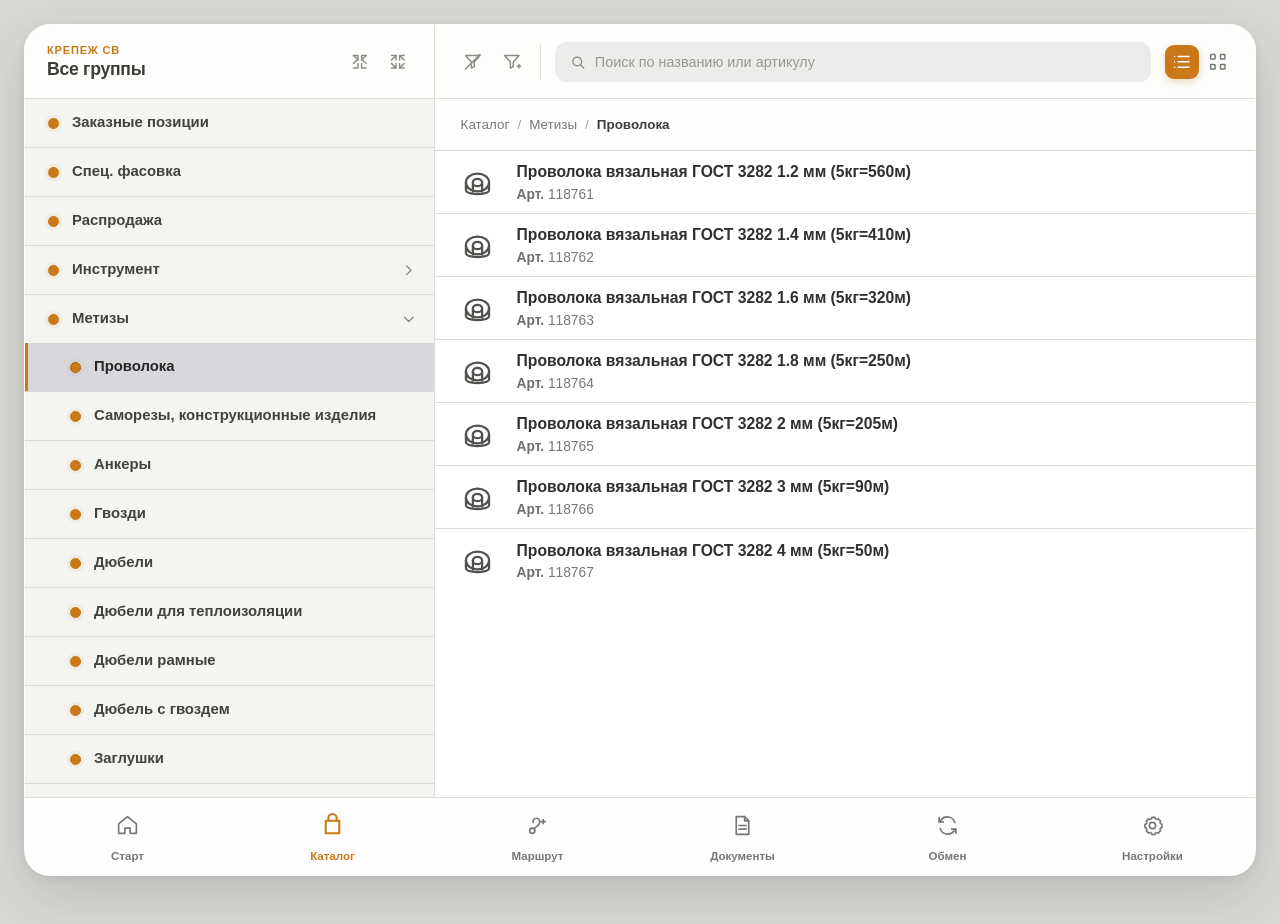
==== index.html @ df532cee "Publish catalog site" ====
<!doctype html>
<html lang="ru">
  <head>
    <meta charset="UTF-8" />
    <meta name="viewport" content="width=device-width, initial-scale=1.0" />
    <meta
      name="description"
      content="Личный справочник ассортимента компании Крепеж СВ."
    />
    <title>Крепеж СВ — справочник ассортимента</title>
    <link rel="stylesheet" href="styles.css" />
  </head>
  <body>
    <main class="catalog-app" id="catalog">
      <header class="app-header">
        <section class="groups-header" aria-label="Навигация по группам">
          <button
            class="icon-button mobile-menu-button"
            id="sidebarToggle"
            type="button"
            aria-label="Открыть группы каталога"
            aria-controls="groupsPanel"
            aria-expanded="false"
          >
            <svg class="icon" aria-hidden="true"><use href="#icon-menu"></use></svg>
          </button>

          <div class="header-title">
            <p>Крепеж СВ</p>
            <h1>Все группы</h1>
          </div>

          <div class="group-actions" aria-label="Действия с деревом групп">
            <button
              class="icon-button"
              id="expandAll"
              type="button"
              aria-label="Развернуть все папки"
              title="Развернуть все папки"
            >
              <svg class="icon" aria-hidden="true"><use href="#icon-expand"></use></svg>
            </button>
            <button
              class="icon-button"
              id="collapseAll"
              type="button"
              aria-label="Свернуть все папки"
              title="Свернуть все папки"
            >
              <svg class="icon" aria-hidden="true"><use href="#icon-collapse"></use></svg>
            </button>
          </div>
        </section>

        <section class="catalog-controls" aria-label="Поиск и представление каталога">
          <div class="filter-actions">
            <button class="icon-button" type="button" aria-label="Очистить фильтры" title="Очистить фильтры">
              <svg class="icon" aria-hidden="true"><use href="#icon-filter-off"></use></svg>
            </button>
            <button class="icon-button" type="button" aria-label="Настроить фильтры" title="Настроить фильтры">
              <svg class="icon" aria-hidden="true"><use href="#icon-filter"></use></svg>
            </button>
          </div>

          <label class="search-field" for="catalogSearch">
            <svg class="icon" aria-hidden="true"><use href="#icon-search"></use></svg>
            <span class="visually-hidden">Поиск по группам</span>
            <input
              id="catalogSearch"
              type="search"
              autocomplete="off"
              placeholder="Поиск по названию или артикулу"
            />
            <button class="clear-search" id="clearSearch" type="button" aria-label="Очистить поиск" hidden>
              <svg class="icon" aria-hidden="true"><use href="#icon-close"></use></svg>
            </button>
          </label>

          <div class="view-actions" aria-label="Вид каталога">
            <button class="view-button is-active" type="button" aria-pressed="true" title="Список">
              <svg class="icon" aria-hidden="true"><use href="#icon-list"></use></svg>
            </button>
            <button class="view-button" type="button" aria-pressed="false" title="Плитка">
              <svg class="icon" aria-hidden="true"><use href="#icon-grid"></use></svg>
            </button>
          </div>
        </section>
      </header>

      <div class="catalog-body">
        <aside class="groups-panel" id="groupsPanel" aria-label="Группы каталога">
          <div class="mobile-panel-header">
            <div>
              <p>Крепеж СВ</p>
              <strong>Все группы</strong>
            </div>
            <button class="icon-button" id="sidebarClose" type="button" aria-label="Закрыть группы каталога">
              <svg class="icon" aria-hidden="true"><use href="#icon-close"></use></svg>
            </button>
          </div>

          <nav class="catalog-tree-nav" aria-label="Структура каталога">
            <p class="tree-empty" id="treeEmpty" hidden>Группы по такому запросу не найдены.</p>
            <ul class="catalog-tree" id="catalogTree"></ul>
          </nav>
        </aside>

        <button class="sidebar-scrim" id="sidebarScrim" type="button" aria-label="Закрыть меню групп"></button>

        <section class="catalog-content" aria-labelledby="categoryTitle">
          <header class="category-header">
            <div class="breadcrumbs" id="breadcrumbs" aria-label="Путь к текущей папке"></div>
          </header>

          <div class="empty-stage" id="catalogStage">
            <section class="empty-card" id="emptyCard" aria-live="polite">
              <div class="empty-icon" aria-hidden="true">
                <svg class="icon"><use href="#icon-folder-open"></use></svg>
              </div>
              <p class="empty-card-label">Выбрана папка</p>
              <h2 id="categoryTitle">Метизы</h2>
              <p id="categoryDescription">
                Здесь пока нет позиций. Позже в этой папке появятся фотографии, названия, артикулы и характеристики товаров.
              </p>
            </section>

            <section class="products-panel" id="productsPanel" aria-live="polite" hidden>
              <div class="products-list" id="productsList"></div>
              <p class="products-empty" id="productsEmpty" hidden>По этому запросу позиций не найдено.</p>
            </section>
          </div>
        </section>
      </div>

      <nav class="bottom-nav" aria-label="Основные разделы">
        <a class="bottom-nav-link" href="#catalog">
          <svg class="icon" aria-hidden="true"><use href="#icon-home"></use></svg>
          <span>Старт</span>
        </a>
        <a class="bottom-nav-link is-active" href="#catalog" aria-current="page">
          <svg class="icon" aria-hidden="true"><use href="#icon-catalog"></use></svg>
          <span>Каталог</span>
        </a>
        <a class="bottom-nav-link" href="#catalog">
          <svg class="icon" aria-hidden="true"><use href="#icon-route"></use></svg>
          <span>Маршрут</span>
        </a>
        <a class="bottom-nav-link" href="#catalog">
          <svg class="icon" aria-hidden="true"><use href="#icon-document"></use></svg>
          <span>Документы</span>
        </a>
        <a class="bottom-nav-link" href="#catalog">
          <svg class="icon" aria-hidden="true"><use href="#icon-sync"></use></svg>
          <span>Обмен</span>
        </a>
        <a class="bottom-nav-link" href="#catalog">
          <svg class="icon" aria-hidden="true"><use href="#icon-settings"></use></svg>
          <span>Настройки</span>
        </a>
      </nav>
    </main>

    <svg class="svg-sprite" aria-hidden="true" focusable="false">
      <symbol id="icon-menu" viewBox="0 0 24 24">
        <path d="M4 7h16M4 12h16M4 17h16" />
      </symbol>
      <symbol id="icon-expand" viewBox="0 0 24 24">
        <path d="M5 5h5v5M19 5h-5v5M5 19h5v-5M19 19h-5v-5" />
        <path d="m10 10-5-5m9 5 5-5m-9 4-5 5m9-5 5 5" />
      </symbol>
      <symbol id="icon-collapse" viewBox="0 0 24 24">
        <path d="M5 5h5v5M19 5h-5v5M5 19h5v-5M19 19h-5v-5" />
        <path d="m5 10 5-5m9 5-5-5M5 14l5 5m9-5-5 5" />
      </symbol>
      <symbol id="icon-filter-off" viewBox="0 0 24 24">
        <path d="M4 5h16l-6.4 7.2v5.2l-3.2 1.6v-6.8z" />
        <path d="m4 20 16-16" />
      </symbol>
      <symbol id="icon-filter" viewBox="0 0 24 24">
        <path d="M4 5h16l-6.4 7.2v5.2l-3.2 1.6v-6.8z" />
        <path d="M18 17h4M20 15v4" />
      </symbol>
      <symbol id="icon-search" viewBox="0 0 24 24">
        <circle cx="10.8" cy="10.8" r="5.8" />
        <path d="m15.2 15.2 4.3 4.3" />
      </symbol>
      <symbol id="icon-close" viewBox="0 0 24 24">
        <path d="m6 6 12 12M18 6 6 18" />
      </symbol>
      <symbol id="icon-list" viewBox="0 0 24 24">
        <path d="M8 6h12M8 12h12M8 18h12" />
        <circle cx="4" cy="6" r=".8" fill="currentColor" stroke="none" />
        <circle cx="4" cy="12" r=".8" fill="currentColor" stroke="none" />
        <circle cx="4" cy="18" r=".8" fill="currentColor" stroke="none" />
      </symbol>
      <symbol id="icon-grid" viewBox="0 0 24 24">
        <rect x="4" y="4" width="5" height="5" rx=".6" />
        <rect x="15" y="4" width="5" height="5" rx=".6" />
        <rect x="4" y="15" width="5" height="5" rx=".6" />
        <rect x="15" y="15" width="5" height="5" rx=".6" />
      </symbol>
      <symbol id="icon-chevron" viewBox="0 0 24 24">
        <path d="m9 6 6 6-6 6" />
      </symbol>
      <symbol id="icon-folder-open" viewBox="0 0 24 24">
        <path d="M3.5 7.5h6l1.8 2.2h8.2a1 1 0 0 1 1 1.2l-1.4 7.1a1.4 1.4 0 0 1-1.4 1.1H5.3a1.4 1.4 0 0 1-1.4-1.7l1.1-7.8a2.5 2.5 0 0 1 2.5-2.1Z" />
        <path d="M4.5 11.2h16" />
      </symbol>
      <symbol id="icon-wire" viewBox="0 0 24 24">
        <ellipse cx="12" cy="12" rx="7.5" ry="5.8" />
        <ellipse cx="12" cy="12" rx="3" ry="2.4" />
        <path d="M4.5 12v5.1c0 3.2 15 3.2 15 0V12M9 12v5.8M15 12v5.8" />
      </symbol>
      <symbol id="icon-home" viewBox="0 0 24 24">
        <path d="m3.5 10.5 8.5-7 8.5 7v9h-6v-5h-5v5h-6z" />
      </symbol>
      <symbol id="icon-catalog" viewBox="0 0 24 24">
        <path d="M5.5 7.5h13v12h-13z" />
        <path d="M8 7.5V5a4 4 0 0 1 8 0v2.5" />
      </symbol>
      <symbol id="icon-route" viewBox="0 0 24 24">
        <circle cx="7" cy="17" r="2.5" />
        <path d="M8.5 15c3.3-2.1 5.8-4.1 5.8-6.6A3.3 3.3 0 0 0 11 5a3.3 3.3 0 0 0-3.2 4.1" />
        <path d="M15.5 8.2h4m-2-2v4" />
      </symbol>
      <symbol id="icon-document" viewBox="0 0 24 24">
        <path d="M6 3.5h8l4 4v13H6z" />
        <path d="M14 3.5v4h4M8.5 12h7M8.5 15.5h7" />
      </symbol>
      <symbol id="icon-sync" viewBox="0 0 24 24">
        <path d="M19 9a7.5 7.5 0 0 0-13-2.5L4 8.5" />
        <path d="M4 4.5v4h4" />
        <path d="M5 15a7.5 7.5 0 0 0 13 2.5l2-2" />
        <path d="M20 19.5v-4h-4" />
      </symbol>
      <symbol id="icon-settings" viewBox="0 0 24 24">
        <circle cx="12" cy="12" r="3" />
        <path d="M19.4 15a1.7 1.7 0 0 0 .3 1.9l.1.1-2.3 2.3-.1-.1a1.7 1.7 0 0 0-1.9-.3 1.7 1.7 0 0 0-1 1.5v.2h-3.2v-.2a1.7 1.7 0 0 0-1-1.5 1.7 1.7 0 0 0-1.9.3l-.1.1L6 17l.1-.1a1.7 1.7 0 0 0 .3-1.9 1.7 1.7 0 0 0-1.5-1h-.2v-3.2h.2a1.7 1.7 0 0 0 1.5-1 1.7 1.7 0 0 0-.3-1.9L6 7.8 8.3 5.5l.1.1a1.7 1.7 0 0 0 1.9.3 1.7 1.7 0 0 0 1-1.5v-.2h3.2v.2a1.7 1.7 0 0 0 1 1.5 1.7 1.7 0 0 0 1.9-.3l.1-.1 2.3 2.3-.1.1a1.7 1.7 0 0 0-.3 1.9 1.7 1.7 0 0 0 1.5 1h.2V14h-.2a1.7 1.7 0 0 0-1.5 1Z" />
      </symbol>
    </svg>

    <script src="app.js"></script>
  </body>
</html>
---- styles.css ----
:root {
  --canvas: #d9d9d5;
  --surface: #f8f8f5;
  --surface-strong: #ffffff;
  --surface-muted: #f0f0ed;
  --line: #deded9;
  --line-strong: #c9c9c5;
  --text: #30322f;
  --muted: #747570;
  --accent: #c97918;
  --accent-deep: #a9610e;
  --accent-soft: #faeddc;
  --selected: #d7d7dc;
  --shadow: 0 20px 60px rgba(40, 42, 38, 0.16), 0 2px 8px rgba(40, 42, 38, 0.08);
  --sidebar-size: clamp(272px, 32vw, 430px);
}

* {
  box-sizing: border-box;
}

html {
  min-width: 320px;
  min-height: 100%;
  background: var(--canvas);
}

body {
  min-width: 320px;
  min-height: 100vh;
  margin: 0;
  color: var(--text);
  background: var(--canvas);
  font-family: "Segoe UI", "Helvetica Neue", Arial, sans-serif;
  -webkit-font-smoothing: antialiased;
  text-rendering: optimizeLegibility;
}

button,
input {
  font: inherit;
}

button,
a {
  -webkit-tap-highlight-color: transparent;
}

button {
  border: 0;
}

button:not(:disabled),
a {
  cursor: pointer;
}

button:focus-visible,
a:focus-visible,
input:focus-visible {
  outline: 3px solid rgba(201, 121, 24, 0.42);
  outline-offset: 2px;
}

[hidden] {
  display: none !important;
}

.visually-hidden {
  position: absolute;
  width: 1px;
  height: 1px;
  padding: 0;
  margin: -1px;
  overflow: hidden;
  clip: rect(0, 0, 0, 0);
  white-space: nowrap;
  border: 0;
}

.svg-sprite {
  position: absolute;
  width: 0;
  height: 0;
  overflow: hidden;
}

.icon {
  display: block;
  width: 1.35rem;
  height: 1.35rem;
  fill: none;
  stroke: currentColor;
  stroke-linecap: round;
  stroke-linejoin: round;
  stroke-width: 1.65;
}

.catalog-app {
  display: grid;
  grid-template-rows: 74px minmax(0, 1fr) 78px;
  width: min(1540px, calc(100% - 48px));
  height: min(920px, calc(100dvh - 48px));
  min-height: 0;
  margin: 24px auto;
  overflow: hidden;
  background: var(--surface);
  border: 1px solid rgba(255, 255, 255, 0.88);
  border-radius: 26px;
  box-shadow: var(--shadow);
}

.app-header {
  display: grid;
  grid-template-columns: var(--sidebar-size) minmax(0, 1fr);
  min-width: 0;
  background: rgba(255, 255, 255, 0.72);
  border-bottom: 1px solid var(--line);
}

.groups-header,
.catalog-controls {
  display: flex;
  align-items: center;
  min-width: 0;
  height: 74px;
}

.groups-header {
  gap: 13px;
  padding: 0 18px 0 22px;
  border-right: 1px solid var(--line);
}

.header-title {
  min-width: 0;
  line-height: 1.05;
}

.header-title p,
.mobile-panel-header p {
  margin: 0 0 3px;
  color: var(--accent);
  font-size: 0.69rem;
  font-weight: 700;
  letter-spacing: 0.075em;
  text-transform: uppercase;
}

.header-title h1 {
  margin: 0;
  color: #3b3d39;
  font-size: 1.1rem;
  font-weight: 700;
  letter-spacing: -0.015em;
}

.group-actions,
.filter-actions,
.view-actions {
  display: flex;
  align-items: center;
}

.group-actions {
  gap: 2px;
  margin-left: auto;
}

.catalog-controls {
  gap: 14px;
  padding: 0 20px;
}

.filter-actions {
  gap: 3px;
  padding-right: 10px;
  border-right: 1px solid var(--line);
}

.icon-button,
.view-button,
.clear-search {
  display: inline-grid;
  flex: 0 0 auto;
  place-items: center;
  width: 36px;
  height: 36px;
  padding: 0;
  color: #8b8d88;
  background: transparent;
  border-radius: 10px;
  transition: color 160ms ease, background-color 160ms ease, transform 160ms ease;
}

.icon-button:hover,
.view-button:hover,
.clear-search:hover {
  color: var(--accent-deep);
  background: var(--accent-soft);
}

.icon-button:active,
.view-button:active,
.clear-search:active {
  transform: translateY(1px);
}

.mobile-menu-button {
  display: none;
}

.search-field {
  display: flex;
  flex: 1 1 330px;
  align-items: center;
  min-width: 170px;
  height: 40px;
  padding: 0 5px 0 13px;
  color: #858782;
  background: #ececea;
  border: 1px solid transparent;
  border-radius: 12px;
  transition: border-color 160ms ease, background-color 160ms ease, box-shadow 160ms ease;
}

.search-field:focus-within {
  background: var(--surface-strong);
  border-color: rgba(201, 121, 24, 0.55);
  box-shadow: 0 0 0 3px rgba(201, 121, 24, 0.12);
}

.search-field .icon {
  width: 1.18rem;
  height: 1.18rem;
}

.search-field input {
  width: 100%;
  min-width: 0;
  height: 100%;
  padding: 0 8px;
  color: var(--text);
  background: transparent;
  border: 0;
  outline: 0;
  font-size: 0.9rem;
}

.search-field input::placeholder {
  color: #989995;
  opacity: 1;
}

.search-field input::-webkit-search-cancel-button {
  display: none;
}

.clear-search {
  width: 29px;
  height: 29px;
  border-radius: 8px;
}

.clear-search .icon {
  width: 1rem;
  height: 1rem;
}

.view-actions {
  gap: 2px;
}

.view-button {
  width: 34px;
  height: 34px;
  color: #777975;
  border-radius: 9px;
}

.view-button.is-active {
  color: #fff;
  background: var(--accent);
  box-shadow: 0 3px 7px rgba(169, 97, 14, 0.24);
}

.view-button.is-active:hover {
  color: #fff;
  background: var(--accent-deep);
}

.catalog-body {
  display: grid;
  grid-template-columns: var(--sidebar-size) minmax(0, 1fr);
  min-height: 0;
}

.groups-panel {
  min-width: 0;
  overflow: auto;
  overscroll-behavior: contain;
  background: #f4f4f1;
  border-right: 1px solid var(--line);
  scrollbar-color: #c5c5c0 transparent;
  scrollbar-width: thin;
}

.groups-panel::-webkit-scrollbar {
  width: 9px;
}

.groups-panel::-webkit-scrollbar-thumb {
  background: #c5c5c0;
  border: 3px solid #f4f4f1;
  border-radius: 8px;
}

.mobile-panel-header {
  display: none;
}

.catalog-tree-nav {
  min-height: 100%;
}

.catalog-tree,
.tree-children {
  padding: 0;
  margin: 0;
  list-style: none;
}

.tree-node {
  border-bottom: 1px solid rgba(211, 211, 207, 0.75);
}

.tree-node.is-expanded > .tree-children {
  display: block;
}

.tree-node:not(.is-expanded) > .tree-children {
  display: none;
}

.tree-row {
  position: relative;
  display: flex;
  min-width: 0;
  min-height: 48px;
}

.tree-select {
  display: flex;
  flex: 1 1 auto;
  align-items: center;
  min-width: 0;
  padding: 9px 42px 9px var(--indent, 21px);
  color: #41433f;
  text-align: left;
  background: transparent;
  transition: background-color 130ms ease, color 130ms ease;
}

.tree-select:hover {
  background: rgba(218, 218, 216, 0.7);
}

.tree-select[aria-current="page"] {
  color: #252724;
  background: var(--selected);
  box-shadow: inset 3px 0 0 var(--accent);
}

.tree-label {
  overflow: hidden;
  font-size: 0.93rem;
  font-weight: 600;
  line-height: 1.18;
  text-overflow: ellipsis;
  white-space: nowrap;
}

.tree-node.depth-0 .tree-label {
  font-weight: 700;
}

.node-dot {
  flex: 0 0 auto;
  width: 14px;
  height: 14px;
  margin-right: 12px;
  border: 1.5px solid #b8bab5;
  border-radius: 50%;
}

.tree-node.depth-0 .node-dot {
  width: 11px;
  height: 11px;
  margin-left: 2px;
  margin-right: 13px;
  background: var(--accent);
  border-color: var(--accent);
  box-shadow: 0 0 0 3px rgba(201, 121, 24, 0.08);
}

.tree-select[aria-current="page"] .node-dot {
  border-color: var(--accent-deep);
}

.tree-toggle {
  position: absolute;
  top: 50%;
  right: 7px;
  display: grid;
  width: 35px;
  height: 35px;
  padding: 0;
  color: #80827d;
  place-items: center;
  background: transparent;
  border-radius: 9px;
  transform: translateY(-50%);
  transition: color 140ms ease, background-color 140ms ease;
}

.tree-toggle:hover {
  color: var(--accent-deep);
  background: var(--accent-soft);
}

.tree-toggle .icon {
  width: 1.1rem;
  height: 1.1rem;
  transition: transform 160ms ease;
}

.tree-node.is-expanded > .tree-row .tree-toggle .icon {
  transform: rotate(90deg);
}

.tree-empty {
  padding: 24px 22px;
  margin: 0;
  color: var(--muted);
  font-size: 0.9rem;
  line-height: 1.45;
}

.sidebar-scrim {
  display: none;
}

.catalog-content {
  display: grid;
  grid-template-rows: 52px minmax(0, 1fr);
  min-width: 0;
  min-height: 0;
  background: #fbfbf9;
}

.category-header {
  display: flex;
  align-items: center;
  justify-content: space-between;
  gap: 16px;
  min-width: 0;
  padding: 0 26px;
  background: rgba(255, 255, 255, 0.84);
  border-bottom: 1px solid var(--line);
}

.breadcrumbs {
  display: flex;
  align-items: center;
  min-width: 0;
  overflow: hidden;
  color: #777974;
  font-size: 0.84rem;
  white-space: nowrap;
}

.breadcrumb-item {
  overflow: hidden;
  text-overflow: ellipsis;
}

.breadcrumb-item:last-child {
  color: #3c3e3a;
  font-weight: 700;
}

.breadcrumb-separator {
  flex: 0 0 auto;
  margin: 0 8px;
  color: #a2a39f;
}

.empty-folder-status {
  flex: 0 0 auto;
  padding: 5px 9px;
  color: #9a6320;
  background: #fbf0e2;
  border-radius: 99px;
  font-size: 0.72rem;
  font-weight: 700;
  white-space: nowrap;
}

.empty-stage {
  display: grid;
  min-height: 0;
  padding: clamp(30px, 6vw, 82px) 24px;
  overflow: auto;
  place-items: center;
  background-color: #fafaf8;
  background-image: linear-gradient(rgba(221, 221, 217, 0.32) 1px, transparent 1px), linear-gradient(90deg, rgba(221, 221, 217, 0.32) 1px, transparent 1px);
  background-size: 28px 28px;
}

.empty-stage.has-products {
  display: block;
  padding: 0;
  overflow: auto;
  background: #fff;
}

.empty-card {
  width: min(100%, 475px);
  padding: clamp(28px, 5vw, 48px);
  text-align: center;
  background: rgba(255, 255, 255, 0.92);
  border: 1px solid #e3e3df;
  border-radius: 20px;
  box-shadow: 0 12px 30px rgba(57, 59, 55, 0.07);
}

.empty-icon {
  display: grid;
  width: 62px;
  height: 62px;
  margin: 0 auto 20px;
  color: var(--accent);
  place-items: center;
  background: var(--accent-soft);
  border-radius: 18px;
}

.empty-icon .icon {
  width: 32px;
  height: 32px;
  stroke-width: 1.35;
}

.empty-card-label {
  margin: 0 0 7px;
  color: var(--accent-deep);
  font-size: 0.71rem;
  font-weight: 800;
  letter-spacing: 0.1em;
  text-transform: uppercase;
}

.empty-card h2 {
  margin: 0;
  color: #2e302d;
  font-size: clamp(1.35rem, 3vw, 1.85rem);
  font-weight: 750;
  letter-spacing: -0.025em;
}

.empty-card p:last-child {
  max-width: 360px;
  margin: 13px auto 0;
  color: #73756f;
  font-size: 0.94rem;
  line-height: 1.55;
}

.products-panel {
  min-height: 100%;
  width: 100%;
}

.products-list {
  min-height: 100%;
  background: #fff;
}

.product-row {
  display: grid;
  grid-template-columns: 49px minmax(0, 1fr);
  gap: 11px;
  align-items: center;
  min-height: 63px;
  padding: 9px 22px;
  border-bottom: 1px solid #deded9;
}

.product-row:last-child {
  border-bottom: 0;
}

.product-marker {
  display: grid;
  width: 42px;
  height: 42px;
  color: #51534f;
  place-items: center;
}

.product-marker .icon {
  width: 37px;
  height: 37px;
  stroke-width: 1.45;
}

.product-details {
  min-width: 0;
}

.product-name {
  margin: 0;
  color: #2f312e;
  font-size: 0.98rem;
  font-weight: 700;
  line-height: 1.25;
  overflow-wrap: anywhere;
}

.product-article {
  margin: 5px 0 0;
  color: #777974;
  font-size: 0.86rem;
}

.product-article strong {
  color: #6d6f6a;
  font-weight: 650;
}

.products-empty {
  min-height: 100%;
  padding: 32px 22px;
  margin: 0;
  color: #757771;
  text-align: center;
  background: #fff;
}

.bottom-nav {
  display: grid;
  grid-template-columns: repeat(6, minmax(0, 1fr));
  min-width: 0;
  background: rgba(255, 255, 255, 0.92);
  border-top: 1px solid var(--line);
}

.bottom-nav-link {
  display: grid;
  gap: 5px;
  min-width: 0;
  padding: 11px 8px 9px;
  color: #767873;
  text-align: center;
  text-decoration: none;
  place-items: center;
  transition: color 150ms ease, background-color 150ms ease;
}

.bottom-nav-link:hover {
  color: var(--accent-deep);
  background: #faf7f1;
}

.bottom-nav-link .icon {
  width: 25px;
  height: 25px;
  stroke-width: 1.6;
}

.bottom-nav-link span {
  overflow: hidden;
  max-width: 100%;
  font-size: 0.72rem;
  font-weight: 650;
  text-overflow: ellipsis;
  white-space: nowrap;
}

.bottom-nav-link.is-active {
  color: var(--accent);
}

.bottom-nav-link.is-active .icon {
  stroke-width: 2;
}

@media (max-width: 1100px) {
  .catalog-app {
    width: min(100% - 28px, 1540px);
    height: calc(100dvh - 28px);
    min-height: 0;
    margin: 14px auto;
    border-radius: 20px;
  }

  .groups-header {
    padding-left: 17px;
  }

  .catalog-controls {
    gap: 8px;
    padding: 0 13px;
  }

  .filter-actions {
    padding-right: 6px;
  }

  .category-header {
    padding: 0 20px;
  }
}

@media (max-width: 850px) {
  :root {
    --sidebar-size: clamp(236px, 34vw, 274px);
  }

  .groups-header {
    padding-right: 11px;
  }

  .header-title p {
    font-size: 0.62rem;
  }

  .header-title h1 {
    font-size: 1rem;
  }

  .group-actions .icon-button {
    width: 31px;
    height: 31px;
  }

  .filter-actions .icon-button {
    width: 32px;
    height: 32px;
  }

  .search-field {
    flex-basis: 180px;
    padding-left: 10px;
  }

  .search-field input {
    font-size: 0.82rem;
  }

  .view-button {
    width: 31px;
    height: 31px;
  }

  .category-header {
    padding: 0 16px;
  }

  .empty-folder-status {
    display: none;
  }

  .product-row {
    grid-template-columns: 42px minmax(0, 1fr);
    gap: 9px;
    min-height: 60px;
    padding: 9px 14px;
  }

  .product-marker {
    width: 37px;
    height: 37px;
  }

  .product-marker .icon {
    width: 33px;
    height: 33px;
  }

  .product-name {
    font-size: 0.89rem;
  }

  .product-article {
    font-size: 0.79rem;
  }
}

@media (max-width: 700px) {
  body.menu-open {
    overflow: hidden;
  }

  .catalog-app {
    grid-template-rows: auto minmax(0, 1fr) 70px;
    width: 100%;
    min-height: 100vh;
    margin: 0;
    border: 0;
    border-radius: 0;
    box-shadow: none;
  }

  .app-header {
    grid-template-columns: 1fr;
  }

  .groups-header,
  .catalog-controls {
    height: 62px;
  }

  .groups-header {
    padding: 0 14px;
    border-right: 0;
    border-bottom: 1px solid var(--line);
  }

  .mobile-menu-button {
    display: inline-grid;
  }

  .group-actions {
    display: none;
  }

  .catalog-controls {
    gap: 7px;
    padding: 0 11px;
  }

  .filter-actions {
    display: none;
  }

  .search-field {
    flex-basis: auto;
    min-width: 0;
  }

  .catalog-body {
    display: block;
    min-height: 0;
  }

  .groups-panel {
    position: fixed;
    z-index: 30;
    top: 0;
    bottom: 0;
    left: 0;
    width: min(86vw, 360px);
    background: #f4f4f1;
    border-right: 1px solid var(--line-strong);
    box-shadow: 18px 0 42px rgba(35, 37, 34, 0.16);
    transform: translateX(-105%);
    transition: transform 220ms ease;
  }

  body.menu-open .groups-panel {
    transform: translateX(0);
  }

  .mobile-panel-header {
    display: flex;
    align-items: center;
    justify-content: space-between;
    height: 72px;
    padding: 0 14px 0 21px;
    background: #fff;
    border-bottom: 1px solid var(--line);
  }

  .mobile-panel-header strong {
    color: #393b37;
    font-size: 1.05rem;
  }

  .sidebar-scrim {
    position: fixed;
    z-index: 20;
    inset: 0;
    display: block;
    padding: 0;
    pointer-events: none;
    opacity: 0;
    background: rgba(23, 24, 22, 0.36);
    transition: opacity 220ms ease;
  }

  body.menu-open .sidebar-scrim {
    pointer-events: auto;
    opacity: 1;
  }

  .catalog-content {
    height: 100%;
  }

  .empty-stage {
    padding: 28px 18px;
    background-size: 24px 24px;
  }

  .empty-stage.has-products {
    padding: 0;
    background: #fff;
  }

  .empty-card {
    padding: 32px 24px;
  }

  .product-row {
    grid-template-columns: 38px minmax(0, 1fr);
    gap: 8px;
    min-height: 57px;
    padding: 9px 12px;
  }

  .product-marker {
    width: 34px;
    height: 34px;
  }

  .product-marker .icon {
    width: 30px;
    height: 30px;
  }

  .product-name {
    font-size: 0.84rem;
  }

  .product-article {
    margin-top: 3px;
    font-size: 0.76rem;
  }

  .bottom-nav-link {
    padding: 9px 3px 8px;
  }
}

@media (max-width: 430px) {
  .header-title h1 {
    font-size: 0.98rem;
  }

  .header-title p {
    font-size: 0.58rem;
  }

  .view-button:last-child {
    display: none;
  }

  .category-header {
    padding: 0 14px;
  }

  .breadcrumbs {
    font-size: 0.79rem;
  }

  .empty-card h2 {
    font-size: 1.4rem;
  }

  .bottom-nav-link .icon {
    width: 22px;
    height: 22px;
  }

  .bottom-nav-link span {
    font-size: 0.59rem;
  }
}
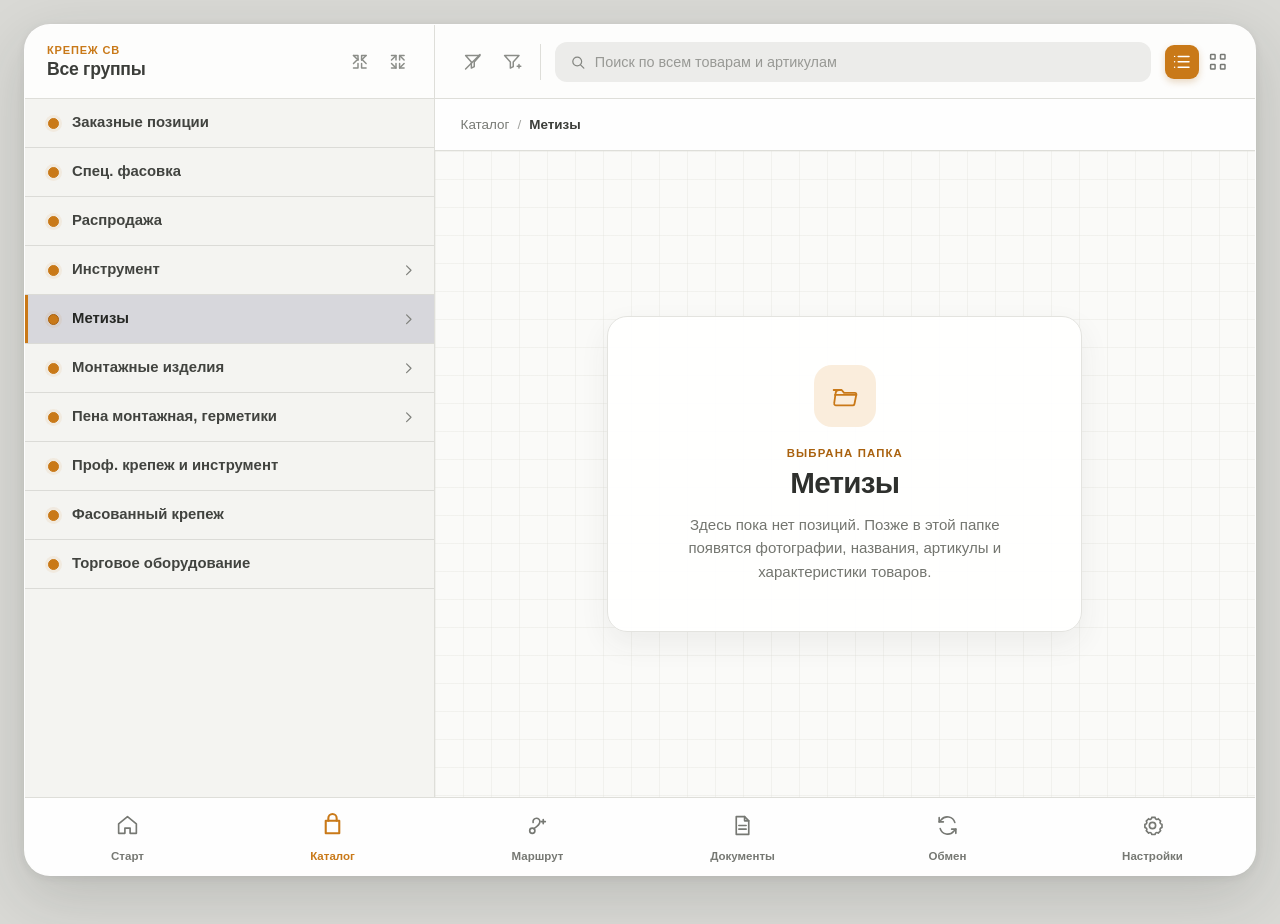
==== commit 2a4eeb9f: "Add global smart catalog search" ====
--- a/index.html
+++ b/index.html
@@ -64,12 +64,13 @@
 
           <label class="search-field" for="catalogSearch">
             <svg class="icon" aria-hidden="true"><use href="#icon-search"></use></svg>
-            <span class="visually-hidden">Поиск по группам</span>
+            <span class="visually-hidden">Поиск по всем товарам каталога</span>
             <input
               id="catalogSearch"
               type="search"
               autocomplete="off"
-              placeholder="Поиск по названию или артикулу"
+              enterkeyhint="search"
+              placeholder="Поиск по всем товарам и артикулам"
             />
             <button class="clear-search" id="clearSearch" type="button" aria-label="Очистить поиск" hidden>
               <svg class="icon" aria-hidden="true"><use href="#icon-close"></use></svg>
@@ -100,7 +101,7 @@
           </div>
 
           <nav class="catalog-tree-nav" aria-label="Структура каталога">
-            <p class="tree-empty" id="treeEmpty" hidden>Группы по такому запросу не найдены.</p>
+            <p class="tree-empty" id="treeEmpty" hidden>Совпадений в каталоге не найдено.</p>
             <ul class="catalog-tree" id="catalogTree"></ul>
           </nav>
         </aside>
@@ -125,6 +126,7 @@
             </section>
 
             <section class="products-panel" id="productsPanel" aria-live="polite" hidden>
+              <p class="search-summary" id="searchSummary" hidden></p>
               <div class="products-list" id="productsList"></div>
               <p class="products-empty" id="productsEmpty" hidden>По этому запросу позиций не найдено.</p>
             </section>
--- a/styles.css
+++ b/styles.css
@@ -581,6 +581,18 @@
   width: 100%;
 }
 
+.search-summary {
+  min-height: 48px;
+  padding: 13px 22px;
+  margin: 0;
+  color: #7a592e;
+  background: #fcf8f2;
+  border-bottom: 1px solid #eadfd0;
+  font-size: 0.84rem;
+  font-weight: 650;
+  line-height: 1.35;
+}
+
 .products-list {
   min-height: 100%;
   background: #fff;
@@ -638,6 +650,37 @@
   font-weight: 650;
 }
 
+.product-category {
+  overflow: hidden;
+  margin: 4px 0 0;
+  color: #9a774a;
+  font-size: 0.76rem;
+  font-weight: 600;
+  line-height: 1.25;
+  text-overflow: ellipsis;
+  white-space: nowrap;
+}
+
+.product-search-result {
+  width: 100%;
+  color: inherit;
+  text-align: left;
+  background: #fff;
+  cursor: pointer;
+  transition: background-color 150ms ease;
+}
+
+.product-search-result:hover {
+  background: #fcf8f2;
+}
+
+.product-search-result:focus-visible {
+  position: relative;
+  z-index: 1;
+  outline: 3px solid rgba(201, 121, 24, 0.42);
+  outline-offset: -3px;
+}
+
 .products-empty {
   min-height: 100%;
   padding: 32px 22px;
@@ -860,10 +903,10 @@
     top: 0;
     bottom: 0;
     left: 0;
-    width: min(86vw, 360px);
-    background: #f4f4f1;
-    border-right: 1px solid var(--line-strong);
-    box-shadow: 18px 0 42px rgba(35, 37, 34, 0.16);
+    width: min(88vw, 500px);
+    background: #20201f;
+    border-right: 1px solid #42423f;
+    box-shadow: 18px 0 42px rgba(0, 0, 0, 0.42);
     transform: translateX(-105%);
     transition: transform 220ms ease;
   }
@@ -878,13 +921,53 @@
     justify-content: space-between;
     height: 72px;
     padding: 0 14px 0 21px;
-    background: #fff;
-    border-bottom: 1px solid var(--line);
+    background: #151514;
+    border-bottom: 1px solid #373735;
   }
 
   .mobile-panel-header strong {
-    color: #393b37;
+    color: #f0f0ed;
     font-size: 1.05rem;
+  }
+
+  .mobile-panel-header .icon-button {
+    color: #a0a09b;
+  }
+
+  .mobile-panel-header .icon-button:hover {
+    color: #f0f0ed;
+    background: #30302e;
+  }
+
+  .groups-panel .tree-node {
+    border-bottom-color: #32322f;
+  }
+
+  .groups-panel .tree-select {
+    color: #e5e5e2;
+  }
+
+  .groups-panel .tree-select:hover {
+    background: #2b2b29;
+  }
+
+  .groups-panel .tree-select[aria-current="page"] {
+    color: #fff;
+    background: #48474c;
+    box-shadow: inset 4px 0 0 var(--accent);
+  }
+
+  .groups-panel .tree-toggle {
+    color: #a8a8a3;
+  }
+
+  .groups-panel .tree-toggle:hover {
+    color: #fff;
+    background: #353532;
+  }
+
+  .groups-panel .tree-empty {
+    color: #c9c9c4;
   }
 
   .sidebar-scrim {
@@ -948,6 +1031,17 @@
     font-size: 0.76rem;
   }
 
+  .search-summary {
+    min-height: 44px;
+    padding: 11px 12px;
+    font-size: 0.77rem;
+  }
+
+  .product-category {
+    margin-top: 3px;
+    font-size: 0.68rem;
+  }
+
   .bottom-nav-link {
     padding: 9px 3px 8px;
   }
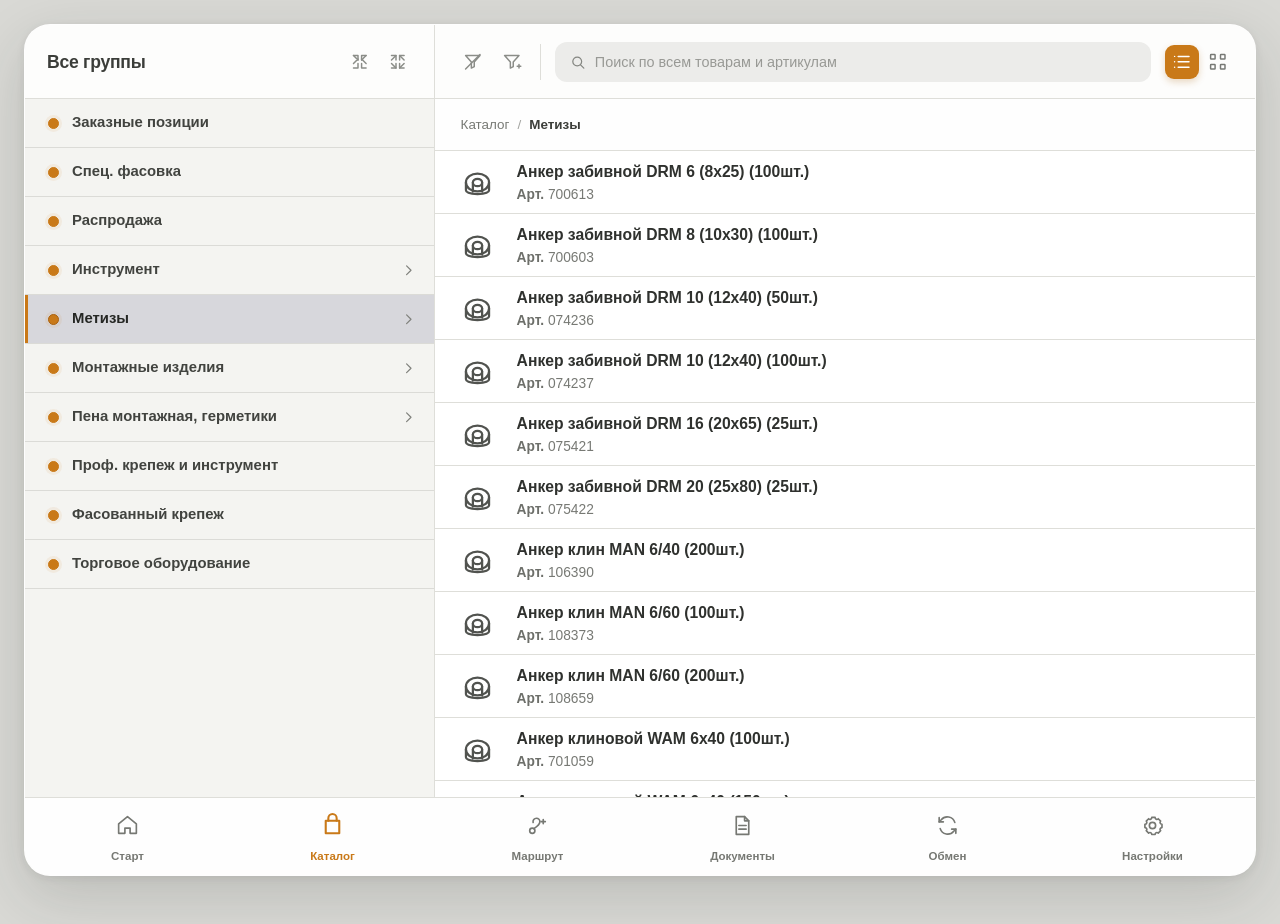
==== commit 170a62c1: "Update category menu behavior" ====
--- a/index.html
+++ b/index.html
@@ -26,7 +26,6 @@
           </button>
 
           <div class="header-title">
-            <p>Крепеж СВ</p>
             <h1>Все группы</h1>
           </div>
 
@@ -92,7 +91,6 @@
         <aside class="groups-panel" id="groupsPanel" aria-label="Группы каталога">
           <div class="mobile-panel-header">
             <div>
-              <p>Крепеж СВ</p>
               <strong>Все группы</strong>
             </div>
             <button class="icon-button" id="sidebarClose" type="button" aria-label="Закрыть группы каталога">
--- a/styles.css
+++ b/styles.css
@@ -391,6 +391,8 @@
   margin-right: 12px;
   border: 1.5px solid #b8bab5;
   border-radius: 50%;
+  background: var(--accent);
+  border-color: var(--accent);
 }
 
 .tree-node.depth-0 .node-dot {
@@ -401,6 +403,12 @@
   background: var(--accent);
   border-color: var(--accent);
   box-shadow: 0 0 0 3px rgba(201, 121, 24, 0.08);
+}
+
+.tree-node.is-expanded > .tree-row .node-dot {
+  background: transparent;
+  border-color: var(--accent);
+  box-shadow: none;
 }
 
 .tree-select[aria-current="page"] .node-dot {
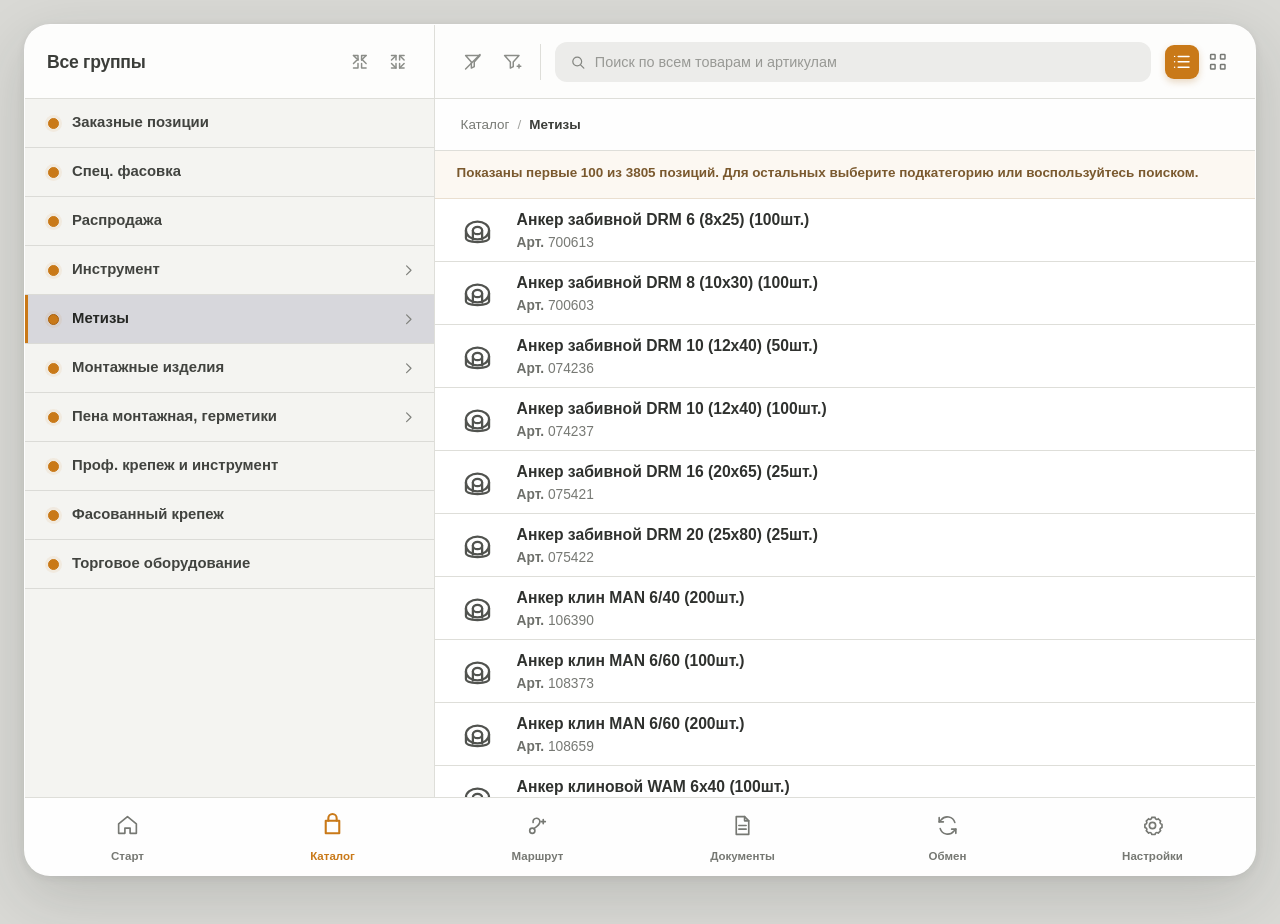
==== commit 310ae33d: "Refresh published asset versions" ====
--- a/index.html
+++ b/index.html
@@ -8,7 +8,7 @@
       content="Личный справочник ассортимента компании Крепеж СВ."
     />
     <title>Крепеж СВ — справочник ассортимента</title>
-    <link rel="stylesheet" href="styles.css" />
+    <link rel="stylesheet" href="styles.css?v=a16cb2e" />
   </head>
   <body>
     <main class="catalog-app" id="catalog">
@@ -239,6 +239,6 @@
       </symbol>
     </svg>
 
-    <script src="app.js"></script>
+    <script src="app.js?v=a16cb2e"></script>
   </body>
 </html>
--- a/styles.css
+++ b/styles.css
@@ -659,14 +659,19 @@
 }
 
 .product-category {
-  overflow: hidden;
-  margin: 4px 0 0;
-  color: #9a774a;
+  display: block;
+  width: fit-content;
+  max-width: 100%;
+  margin: 6px 0 0;
+  padding: 3px 7px;
+  color: #795526;
+  background: #fcf8f2;
+  border: 1px solid #eadfd0;
+  border-radius: 5px;
   font-size: 0.76rem;
   font-weight: 600;
   line-height: 1.25;
-  text-overflow: ellipsis;
-  white-space: nowrap;
+  overflow-wrap: anywhere;
 }
 
 .product-search-result {
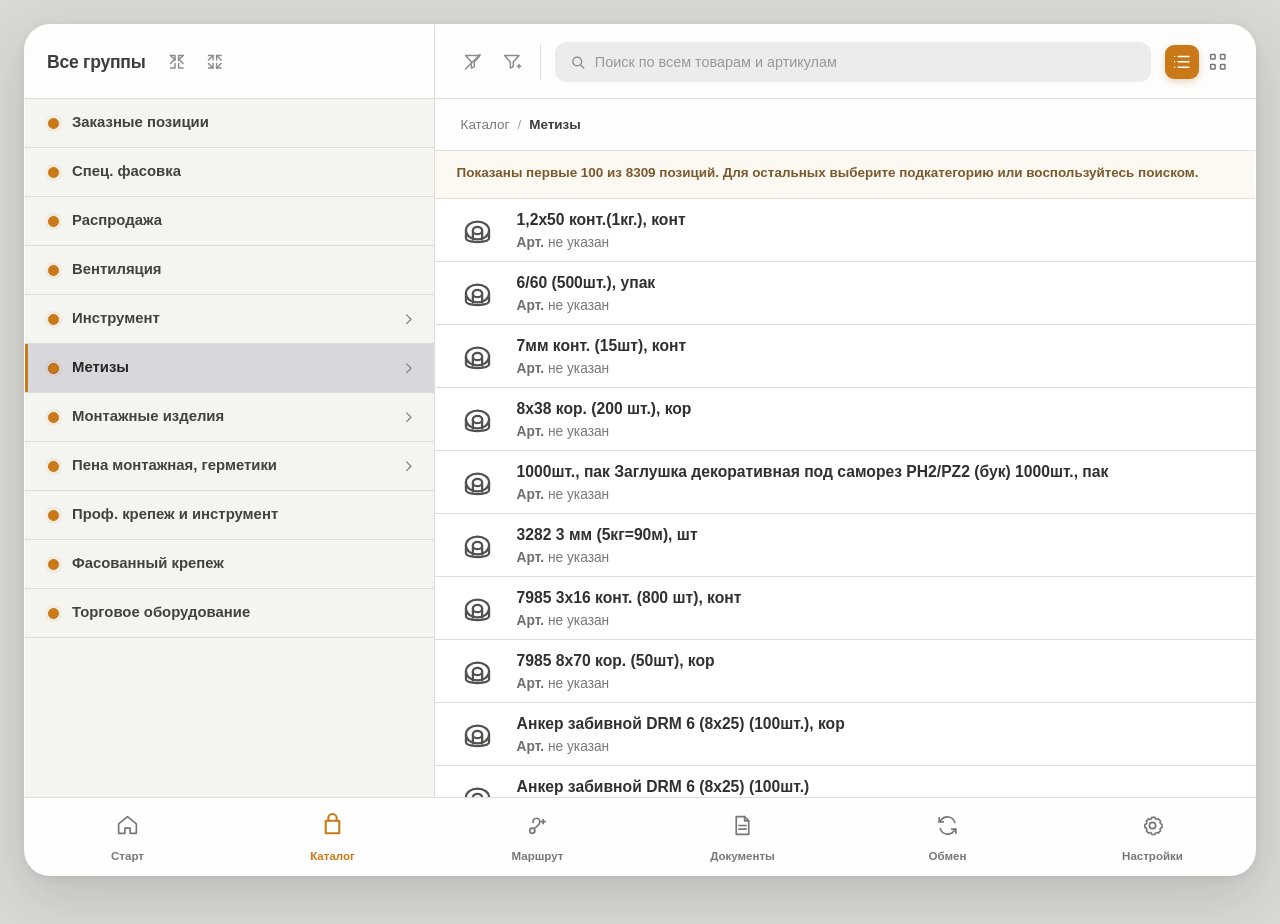
==== commit 92590177: "Add offline PWA catalog" ====
--- a/index.html
+++ b/index.html
@@ -7,8 +7,15 @@
       name="description"
       content="Личный справочник ассортимента компании Крепеж СВ."
     />
+    <meta name="theme-color" content="#c97918" />
+    <meta name="apple-mobile-web-app-capable" content="yes" />
+    <meta name="apple-mobile-web-app-status-bar-style" content="default" />
+    <meta name="apple-mobile-web-app-title" content="Крепеж СВ" />
     <title>Крепеж СВ — справочник ассортимента</title>
     <link rel="stylesheet" href="styles.css?v=a16cb2e" />
+    <link rel="manifest" href="manifest.webmanifest" />
+    <link rel="icon" type="image/png" sizes="192x192" href="icons/icon-192.png" />
+    <link rel="apple-touch-icon" sizes="180x180" href="icons/apple-touch-icon.png" />
   </head>
   <body>
     <main class="catalog-app" id="catalog">
@@ -29,6 +36,19 @@
             <h1>Все группы</h1>
           </div>
 
+          <button
+            class="install-app-button"
+            id="pwaPromptToggle"
+            type="button"
+            aria-label="Установить справочник на устройство"
+            aria-controls="pwaPrompt"
+            aria-expanded="false"
+            hidden
+          >
+            <svg class="icon" aria-hidden="true"><use href="#icon-download"></use></svg>
+            <span>Установить</span>
+          </button>
+
           <div class="group-actions" aria-label="Действия с деревом групп">
             <button
               class="icon-button"
@@ -160,6 +180,21 @@
       </nav>
     </main>
 
+    <aside class="pwa-prompt" id="pwaPrompt" role="dialog" aria-labelledby="pwaPromptTitle" hidden>
+      <div class="pwa-prompt-icon" aria-hidden="true">
+        <svg class="icon"><use href="#icon-download"></use></svg>
+      </div>
+      <div class="pwa-prompt-content">
+        <p class="pwa-prompt-label">Крепеж СВ</p>
+        <h2 id="pwaPromptTitle">Установите справочник</h2>
+        <p id="pwaPromptText"></p>
+      </div>
+      <div class="pwa-prompt-actions">
+        <button class="pwa-install-action" id="pwaInstall" type="button">Установить</button>
+        <button class="pwa-dismiss-action" id="pwaDismiss" type="button">Не сейчас</button>
+      </div>
+    </aside>
+
     <svg class="svg-sprite" aria-hidden="true" focusable="false">
       <symbol id="icon-menu" viewBox="0 0 24 24">
         <path d="M4 7h16M4 12h16M4 17h16" />
@@ -237,8 +272,14 @@
         <circle cx="12" cy="12" r="3" />
         <path d="M19.4 15a1.7 1.7 0 0 0 .3 1.9l.1.1-2.3 2.3-.1-.1a1.7 1.7 0 0 0-1.9-.3 1.7 1.7 0 0 0-1 1.5v.2h-3.2v-.2a1.7 1.7 0 0 0-1-1.5 1.7 1.7 0 0 0-1.9.3l-.1.1L6 17l.1-.1a1.7 1.7 0 0 0 .3-1.9 1.7 1.7 0 0 0-1.5-1h-.2v-3.2h.2a1.7 1.7 0 0 0 1.5-1 1.7 1.7 0 0 0-.3-1.9L6 7.8 8.3 5.5l.1.1a1.7 1.7 0 0 0 1.9.3 1.7 1.7 0 0 0 1-1.5v-.2h3.2v.2a1.7 1.7 0 0 0 1 1.5 1.7 1.7 0 0 0 1.9-.3l.1-.1 2.3 2.3-.1.1a1.7 1.7 0 0 0-.3 1.9 1.7 1.7 0 0 0 1.5 1h.2V14h-.2a1.7 1.7 0 0 0-1.5 1Z" />
       </symbol>
+      <symbol id="icon-download" viewBox="0 0 24 24">
+        <path d="M12 3.5v10" />
+        <path d="m8 10 4 4 4-4" />
+        <path d="M5 16.5v3h14v-3" />
+      </symbol>
     </svg>
 
-    <script src="app.js?v=a16cb2e"></script>
+    <script src="report-products.js?v=1"></script>
+    <script src="app.js?v=report-import-1"></script>
   </body>
 </html>
--- a/styles.css
+++ b/styles.css
@@ -164,7 +164,38 @@
 
 .group-actions {
   gap: 2px;
+  margin-left: 0;
+}
+
+.install-app-button {
+  display: inline-flex;
+  flex: 0 0 auto;
+  align-items: center;
+  gap: 6px;
+  height: 34px;
+  padding: 0 10px;
   margin-left: auto;
+  color: var(--accent-deep);
+  background: var(--accent-soft);
+  border: 1px solid rgba(201, 121, 24, 0.18);
+  border-radius: 9px;
+  font-size: 0.77rem;
+  font-weight: 750;
+  transition: color 160ms ease, background-color 160ms ease, transform 160ms ease;
+}
+
+.install-app-button:hover {
+  color: #fff;
+  background: var(--accent);
+}
+
+.install-app-button:active {
+  transform: translateY(1px);
+}
+
+.install-app-button .icon {
+  width: 1.05rem;
+  height: 1.05rem;
 }
 
 .catalog-controls {
@@ -751,6 +782,108 @@
   stroke-width: 2;
 }
 
+.pwa-prompt {
+  position: fixed;
+  z-index: 50;
+  right: max(24px, env(safe-area-inset-right));
+  bottom: max(24px, env(safe-area-inset-bottom));
+  display: grid;
+  grid-template-columns: auto minmax(0, 1fr);
+  gap: 0 13px;
+  width: min(420px, calc(100% - 48px));
+  padding: 16px;
+  color: var(--text);
+  background: rgba(255, 255, 253, 0.96);
+  border: 1px solid rgba(201, 121, 24, 0.22);
+  border-radius: 18px;
+  box-shadow: 0 18px 50px rgba(40, 42, 38, 0.22), 0 3px 10px rgba(40, 42, 38, 0.09);
+  backdrop-filter: blur(14px);
+}
+
+.pwa-prompt-icon {
+  display: grid;
+  width: 42px;
+  height: 42px;
+  color: #fff;
+  place-items: center;
+  background: var(--accent);
+  border-radius: 13px;
+  box-shadow: 0 5px 12px rgba(169, 97, 14, 0.25);
+}
+
+.pwa-prompt-icon .icon {
+  width: 1.35rem;
+  height: 1.35rem;
+}
+
+.pwa-prompt-content {
+  min-width: 0;
+}
+
+.pwa-prompt-label {
+  margin: 1px 0 3px;
+  color: var(--accent-deep);
+  font-size: 0.68rem;
+  font-weight: 800;
+  letter-spacing: 0.09em;
+  text-transform: uppercase;
+}
+
+.pwa-prompt h2 {
+  margin: 0;
+  color: #30322f;
+  font-size: 1rem;
+  letter-spacing: -0.01em;
+}
+
+.pwa-prompt-content > p:last-child {
+  margin: 6px 0 0;
+  color: #6f716c;
+  font-size: 0.81rem;
+  line-height: 1.42;
+}
+
+.pwa-prompt-actions {
+  display: flex;
+  grid-column: 2;
+  gap: 8px;
+  margin-top: 13px;
+}
+
+.pwa-install-action,
+.pwa-dismiss-action {
+  min-height: 34px;
+  padding: 0 12px;
+  border-radius: 8px;
+  font-size: 0.78rem;
+  font-weight: 750;
+  transition: background-color 160ms ease, color 160ms ease, transform 160ms ease;
+}
+
+.pwa-install-action {
+  color: #fff;
+  background: var(--accent);
+}
+
+.pwa-install-action:hover {
+  background: var(--accent-deep);
+}
+
+.pwa-dismiss-action {
+  color: #6e706b;
+  background: #efefec;
+}
+
+.pwa-dismiss-action:hover {
+  color: #3c3e3a;
+  background: #e4e4e0;
+}
+
+.pwa-install-action:active,
+.pwa-dismiss-action:active {
+  transform: translateY(1px);
+}
+
 @media (max-width: 1100px) {
   .catalog-app {
     width: min(100% - 28px, 1540px);
@@ -798,6 +931,17 @@
   .group-actions .icon-button {
     width: 31px;
     height: 31px;
+  }
+
+  .install-app-button {
+    display: inline-grid;
+    width: 32px;
+    padding: 0;
+    place-items: center;
+  }
+
+  .install-app-button span {
+    display: none;
   }
 
   .filter-actions .icon-button {
@@ -1058,6 +1202,14 @@
   .bottom-nav-link {
     padding: 9px 3px 8px;
   }
+
+  .pwa-prompt {
+    right: 12px;
+    bottom: calc(70px + max(14px, env(safe-area-inset-bottom)));
+    left: 12px;
+    width: auto;
+    padding: 14px;
+  }
 }
 
 @media (max-width: 430px) {
